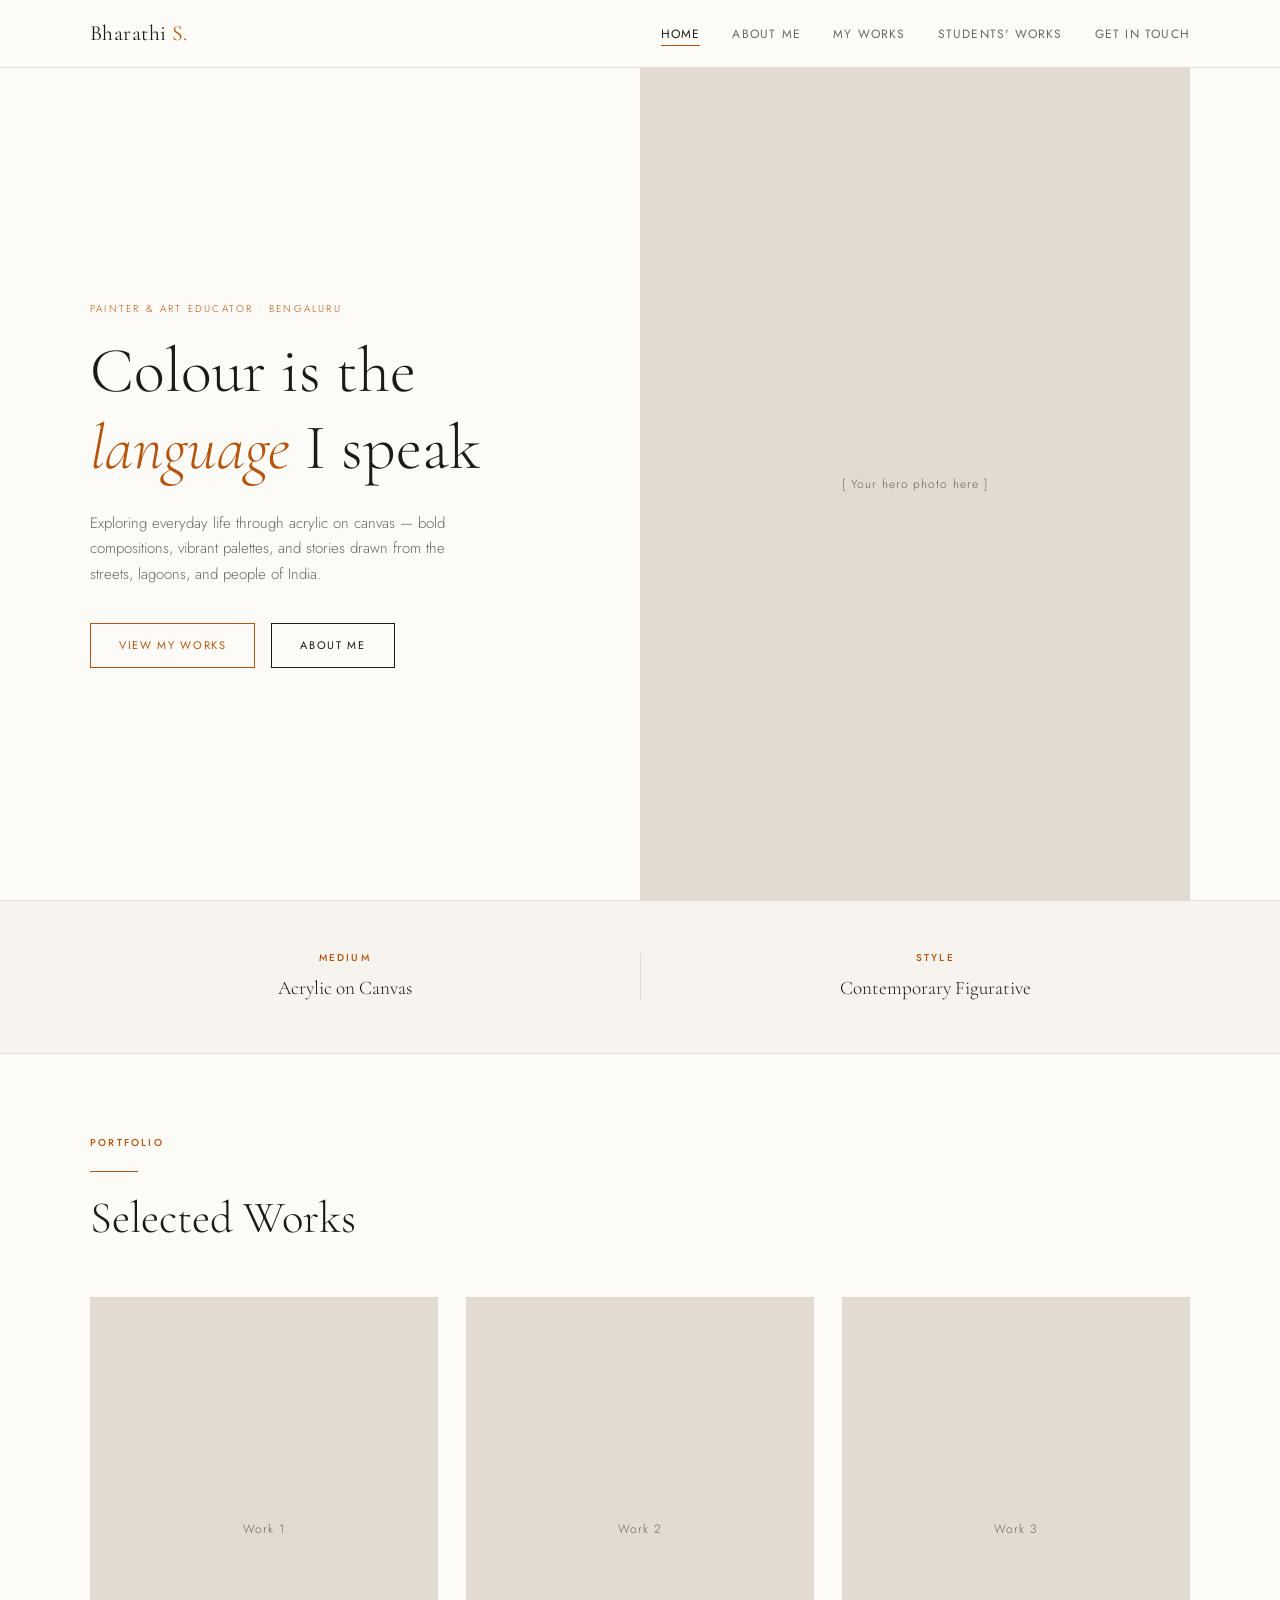
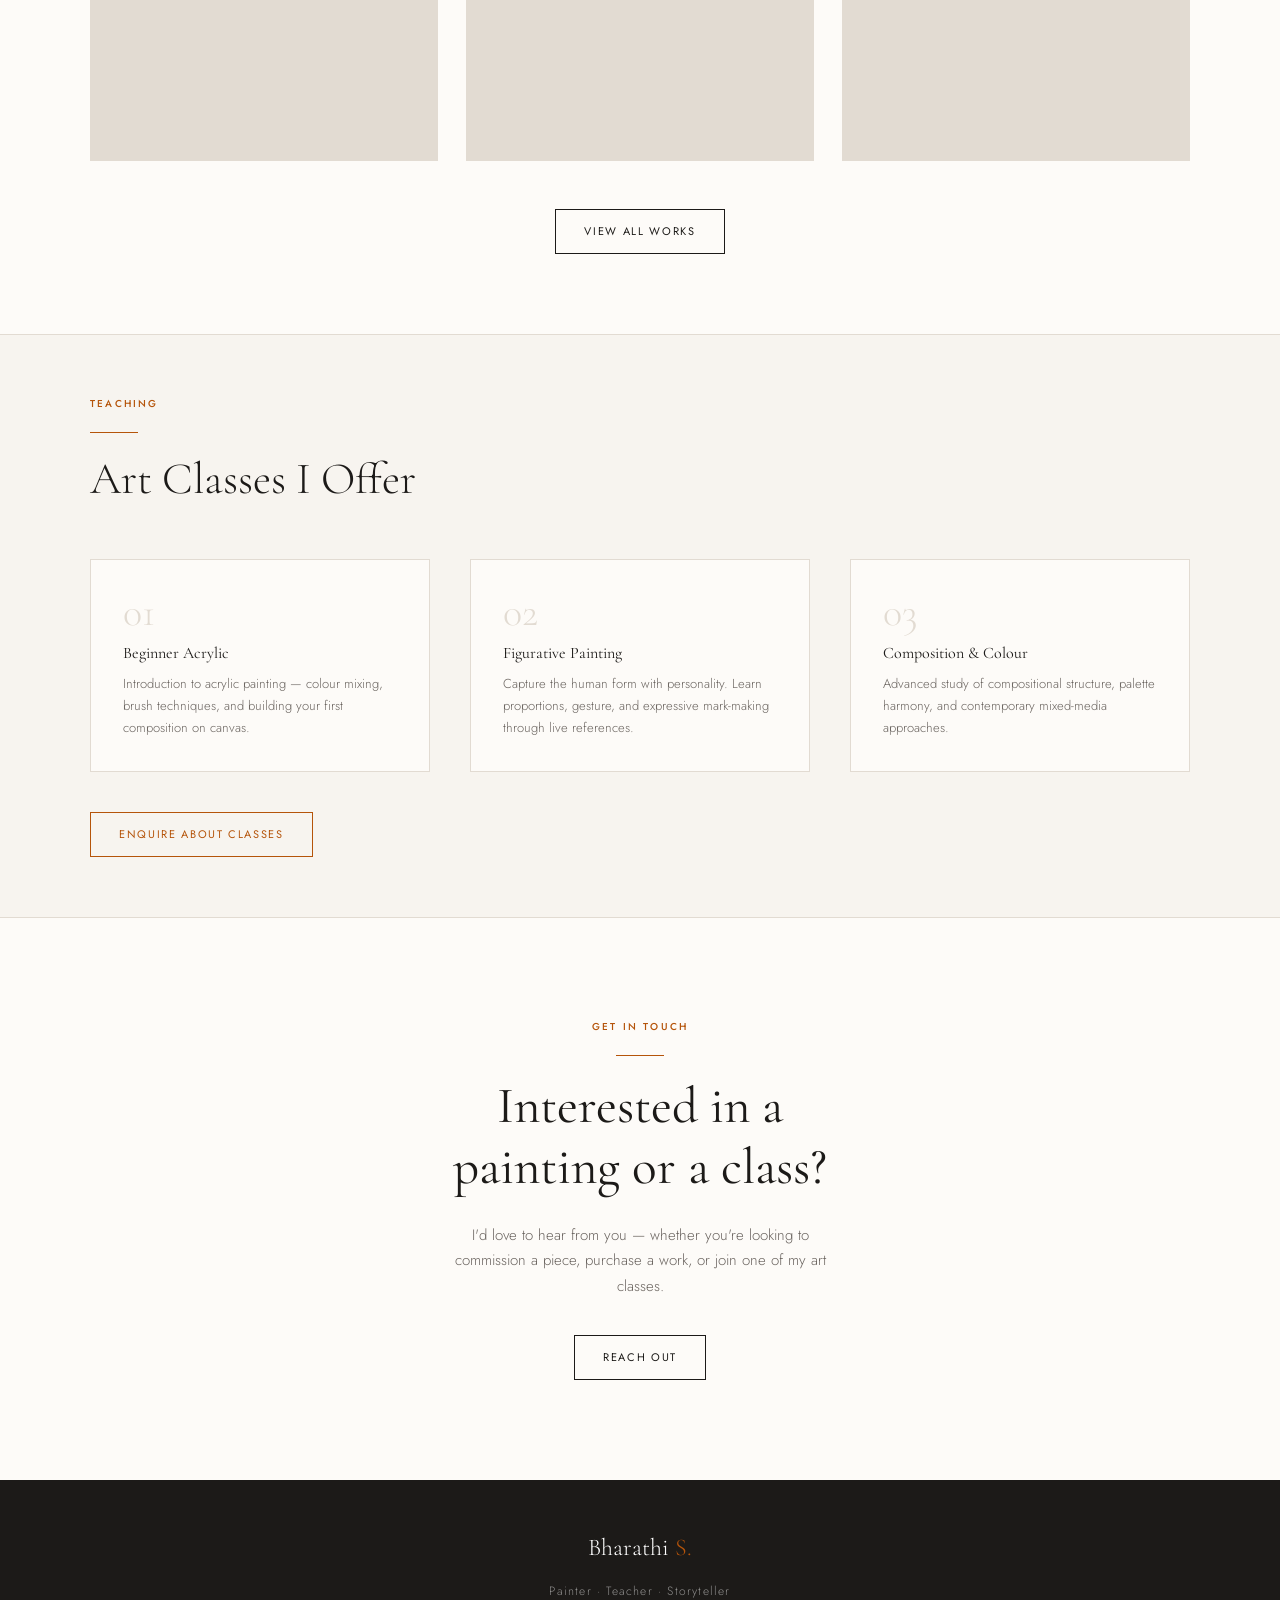
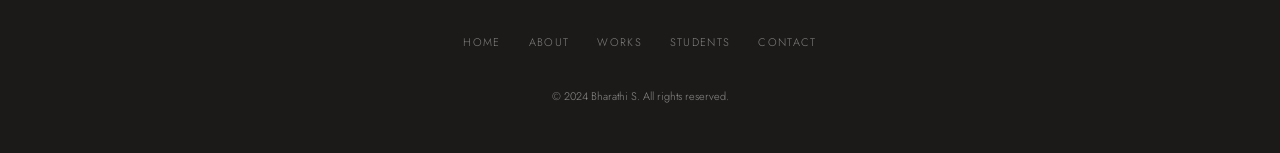
==== index.html @ ee52eb24 "First version" ====
<!DOCTYPE html>
<html lang="en">
<head>
  <meta charset="UTF-8" />
  <meta name="viewport" content="width=device-width, initial-scale=1.0" />
  <title>Bharathi S. — Paintings</title>
  <link rel="stylesheet" href="css/style.css" />
</head>
<body>

<!-- ── NAV ──────────────────────────────────────────────────── -->
<nav class="nav">
  <div class="nav__inner">
    <a href="index.html" class="nav__logo">Bharathi <span>S.</span></a>
    <button class="nav__toggle" aria-label="Menu">
      <span></span><span></span><span></span>
    </button>
    <ul class="nav__links">
      <li><a href="index.html">Home</a></li>
      <li><a href="about.html">About Me</a></li>
      <li><a href="works.html">My Works</a></li>
      <li><a href="students.html">Students' Works</a></li>
      <li><a href="contact.html">Get in Touch</a></li>
    </ul>
  </div>
</nav>

<!-- ── HERO ─────────────────────────────────────────────────── -->
<div class="page-top">
  <section class="hero container">
    <div class="hero__text">
      <p class="hero__eyebrow">Painter &amp; Art Educator · Bengaluru</p>
      <h1 class="hero__title">
        Colour is the<br><em>language</em> I speak
      </h1>
      <p class="hero__body">
        Exploring everyday life through acrylic on canvas — bold compositions,
        vibrant palettes, and stories drawn from the streets, lagoons,
        and people of India.
      </p>
      <div style="display:flex; gap:16px; flex-wrap:wrap;">
        <a href="works.html" class="btn btn--accent">View My Works</a>
        <a href="about.html" class="btn">About Me</a>
      </div>
    </div>
    <div class="hero__image">
      <!--
        Replace the div below with:
        <img src="images/hero.jpg" alt="Bharathi S. painting" />
        Use a portrait-orientation photo of you painting or your studio.
      -->
      <div class="img-placeholder" style="width:100%;height:100%;">
        [ Your hero photo here ]
      </div>
    </div>
  </section>
</div>

<!-- ── INTRO STRIP ───────────────────────────────────────────── -->
<section style="background:var(--cream); border-top:1px solid var(--border); border-bottom:1px solid var(--border); padding-block:48px;">
  <div class="container" style="display:grid; grid-template-columns:1fr auto 1fr; gap:40px; align-items:center; text-align:center;">
    <div>
      <div class="section-label">Medium</div>
      <p style="font-family:var(--font-display); font-size:1.2rem; margin-top:6px;">Acrylic on Canvas</p>
    </div>
    <div style="width:1px; height:48px; background:var(--border);"></div>
    <div>
      <div class="section-label">Style</div>
      <p style="font-family:var(--font-display); font-size:1.2rem; margin-top:6px;">Contemporary Figurative</p>
    </div>
  </div>
</section>

<!-- ── FEATURED WORKS ─────────────────────────────────────────── -->
<section class="section container">
  <div class="section-header">
    <div class="section-label">Portfolio</div>
    <div class="divider"></div>
    <h2>Selected Works</h2>
  </div>

  <div class="works-grid">
    <!--
      For each card, replace the .img-placeholder div with:
      <img src="images/works/your-file.jpg" alt="Artwork title" />
    -->

    <div class="work-card">
      <div class="img-placeholder" style="width:100%; aspect-ratio:3/4;">Work 1</div>
      <div class="work-card__caption">
        <div class="work-card__name">Lagoon Memoirs</div>
        <div class="work-card__medium">Acrylic on Canvas · 48″ × 33″</div>
      </div>
    </div>

    <div class="work-card">
      <div class="img-placeholder" style="width:100%; aspect-ratio:3/4;">Work 2</div>
      <div class="work-card__caption">
        <div class="work-card__name">Leap n Bounce</div>
        <div class="work-card__medium">Acrylic on Canvas</div>
      </div>
    </div>

    <div class="work-card">
      <div class="img-placeholder" style="width:100%; aspect-ratio:3/4;">Work 3</div>
      <div class="work-card__caption">
        <div class="work-card__name">Reminiscence</div>
        <div class="work-card__medium">Acrylic on Canvas</div>
      </div>
    </div>
  </div>

  <div style="text-align:center; margin-top:48px;">
    <a href="works.html" class="btn">View All Works</a>
  </div>
</section>

<!-- ── CLASSES ────────────────────────────────────────────────── -->
<section class="classes-strip">
  <div class="container">
    <div class="section-header">
      <div class="section-label">Teaching</div>
      <div class="divider"></div>
      <h2>Art Classes I Offer</h2>
    </div>

    <div class="classes-grid">
      <div class="class-card">
        <div class="class-card__number">01</div>
        <h3 class="class-card__title">Beginner Acrylic</h3>
        <p class="class-card__text">
          Introduction to acrylic painting — colour mixing, brush techniques,
          and building your first composition on canvas.
        </p>
      </div>
      <div class="class-card">
        <div class="class-card__number">02</div>
        <h3 class="class-card__title">Figurative Painting</h3>
        <p class="class-card__text">
          Capture the human form with personality. Learn proportions,
          gesture, and expressive mark-making through live references.
        </p>
      </div>
      <div class="class-card">
        <div class="class-card__number">03</div>
        <h3 class="class-card__title">Composition &amp; Colour</h3>
        <p class="class-card__text">
          Advanced study of compositional structure, palette harmony,
          and contemporary mixed-media approaches.
        </p>
      </div>
    </div>

    <div style="margin-top:40px;">
      <a href="contact.html" class="btn btn--accent">Enquire About Classes</a>
    </div>
  </div>
</section>

<!-- ── CTA ───────────────────────────────────────────────────── -->
<section class="section container" style="text-align:center; padding-block:100px;">
  <div class="section-label">Get in Touch</div>
  <div class="divider" style="margin-inline:auto;"></div>
  <h2 style="font-size:clamp(2rem,4vw,3.2rem); max-width:18ch; margin-inline:auto; margin-bottom:24px;">
    Interested in a painting or a class?
  </h2>
  <p style="color:var(--muted); max-width:44ch; margin-inline:auto; margin-bottom:36px;">
    I'd love to hear from you — whether you're looking to commission
    a piece, purchase a work, or join one of my art classes.
  </p>
  <a href="contact.html" class="btn">Reach Out</a>
</section>

<!-- ── FOOTER ────────────────────────────────────────────────── -->
<footer class="footer">
  <div class="footer__logo">Bharathi <span>S.</span></div>
  <p class="footer__tagline">Painter · Teacher · Storyteller</p>
  <ul class="footer__links">
    <li><a href="index.html">Home</a></li>
    <li><a href="about.html">About</a></li>
    <li><a href="works.html">Works</a></li>
    <li><a href="students.html">Students</a></li>
    <li><a href="contact.html">Contact</a></li>
  </ul>
  <p class="footer__copy">&copy; 2024 Bharathi S. All rights reserved.</p>
</footer>

<script src="js/main.js"></script>
</body>
</html>
---- css/style.css ----
/* ============================================================
   Bharathi Paintings — Global Stylesheet
   Aesthetic: Editorial art-gallery, warm neutrals, refined
   ============================================================ */

@import url('https://fonts.googleapis.com/css2?family=Cormorant+Garamond:ital,wght@0,300;0,400;0,600;1,300;1,400&family=Jost:wght@300;400;500&display=swap');

/* ── Variables ─────────────────────────────────────────────── */
:root {
  --cream:    #f7f4ef;
  --warm-white: #fdfbf8;
  --ink:      #1c1a18;
  --muted:    #6b6560;
  --accent:   #b5540a;        /* warm terracotta */
  --accent-2: #3a7a6e;        /* teal */
  --border:   #e2dbd2;
  --nav-h:    68px;

  --font-display: 'Cormorant Garamond', Georgia, serif;
  --font-body:    'Jost', sans-serif;
}

/* ── Reset ──────────────────────────────────────────────────── */
*, *::before, *::after { box-sizing: border-box; margin: 0; padding: 0; }

html { scroll-behavior: smooth; }

body {
  font-family: var(--font-body);
  font-weight: 300;
  background: var(--warm-white);
  color: var(--ink);
  line-height: 1.7;
  font-size: 15px;
}

img { display: block; max-width: 100%; height: auto; }
a  { color: inherit; text-decoration: none; }
ul { list-style: none; }

/* ── Typography helpers ─────────────────────────────────────── */
.display { font-family: var(--font-display); }

h1, h2, h3, h4 {
  font-family: var(--font-display);
  font-weight: 400;
  line-height: 1.2;
}

.section-label {
  font-family: var(--font-body);
  font-size: 10px;
  font-weight: 500;
  letter-spacing: 0.22em;
  text-transform: uppercase;
  color: var(--accent);
}

/* ── Layout helpers ─────────────────────────────────────────── */
.container {
  width: min(1100px, 92vw);
  margin-inline: auto;
}

.section {
  padding-block: 80px;
}

.divider {
  width: 48px;
  height: 1px;
  background: var(--accent);
  margin-block: 20px;
}

/* ── NAV ────────────────────────────────────────────────────── */
.nav {
  position: fixed;
  top: 0; left: 0; right: 0;
  height: var(--nav-h);
  background: rgba(253, 251, 248, 0.94);
  backdrop-filter: blur(8px);
  border-bottom: 1px solid var(--border);
  z-index: 100;
  display: flex;
  align-items: center;
}

.nav__inner {
  width: min(1100px, 92vw);
  margin-inline: auto;
  display: flex;
  align-items: center;
  justify-content: space-between;
}

.nav__logo {
  font-family: var(--font-display);
  font-size: 1.35rem;
  font-weight: 400;
  letter-spacing: 0.02em;
  color: var(--ink);
}

.nav__logo span { color: var(--accent); }

.nav__links {
  display: flex;
  gap: 2rem;
  align-items: center;
}

.nav__links a {
  font-size: 12px;
  font-weight: 400;
  letter-spacing: 0.1em;
  text-transform: uppercase;
  color: var(--muted);
  transition: color 0.2s;
  position: relative;
}

.nav__links a::after {
  content: '';
  position: absolute;
  bottom: -3px; left: 0;
  width: 0; height: 1px;
  background: var(--accent);
  transition: width 0.25s ease;
}

.nav__links a:hover,
.nav__links a.active {
  color: var(--ink);
}

.nav__links a:hover::after,
.nav__links a.active::after {
  width: 100%;
}

/* Hamburger */
.nav__toggle {
  display: none;
  flex-direction: column;
  gap: 5px;
  background: none;
  border: none;
  cursor: pointer;
  padding: 4px;
}
.nav__toggle span {
  display: block;
  width: 22px; height: 1.5px;
  background: var(--ink);
  transition: transform 0.3s;
}

/* ── PAGE OFFSET (for fixed nav) ───────────────────────────── */
.page-top { padding-top: var(--nav-h); }

/* ── HERO ───────────────────────────────────────────────────── */
.hero {
  min-height: calc(100vh - var(--nav-h));
  display: grid;
  grid-template-columns: 1fr 1fr;
  align-items: center;
}

.hero__text {
  padding: 80px 60px 80px 0;
}

.hero__eyebrow {
  font-family: var(--font-body);
  font-size: 10px;
  letter-spacing: 0.22em;
  text-transform: uppercase;
  color: var(--accent);
  margin-bottom: 16px;
}

.hero__title {
  font-size: clamp(2.6rem, 5vw, 4.2rem);
  font-weight: 300;
  color: var(--ink);
  margin-bottom: 24px;
}

.hero__title em {
  font-style: italic;
  color: var(--accent);
}

.hero__body {
  color: var(--muted);
  font-size: 15px;
  max-width: 42ch;
  margin-bottom: 36px;
}

.hero__image {
  height: calc(100vh - var(--nav-h));
  overflow: hidden;
}

.hero__image img {
  width: 100%;
  height: 100%;
  object-fit: cover;
}

/* ── BUTTONS ────────────────────────────────────────────────── */
.btn {
  display: inline-block;
  padding: 12px 28px;
  font-family: var(--font-body);
  font-size: 11px;
  font-weight: 400;
  letter-spacing: 0.15em;
  text-transform: uppercase;
  border: 1px solid var(--ink);
  color: var(--ink);
  background: transparent;
  cursor: pointer;
  transition: background 0.25s, color 0.25s;
}
.btn:hover { background: var(--ink); color: var(--warm-white); }

.btn--accent {
  border-color: var(--accent);
  color: var(--accent);
}
.btn--accent:hover { background: var(--accent); color: #fff; }

/* ── SECTION HEADER ─────────────────────────────────────────── */
.section-header {
  margin-bottom: 52px;
}
.section-header h2 {
  font-size: clamp(1.9rem, 3.5vw, 2.8rem);
  font-weight: 300;
  margin-top: 8px;
}

/* ── ARTWORK GRID (Works & Students) ───────────────────────── */
.artwork-list {
  display: flex;
  flex-direction: column;
  gap: 80px;
}

.artwork-item {
  display: grid;
  grid-template-columns: 1fr 1fr;
  gap: 60px;
  align-items: start;
}

.artwork-item:nth-child(even) {
  direction: rtl;
}
.artwork-item:nth-child(even) > * {
  direction: ltr;
}

.artwork-item__images {
  display: grid;
  grid-template-columns: 1fr;
  gap: 12px;
}

.artwork-item__main {
  width: 100%;
  aspect-ratio: 4/3;
  object-fit: cover;
  background: var(--border);
}

.artwork-item__thumbs {
  display: grid;
  grid-template-columns: 1fr 1fr;
  gap: 12px;
}

.artwork-item__thumbs img {
  width: 100%;
  aspect-ratio: 1;
  object-fit: cover;
  background: var(--border);
  cursor: pointer;
  transition: opacity 0.2s;
}
.artwork-item__thumbs img:hover { opacity: 0.8; }

.artwork-item__info {
  padding-top: 12px;
}

.artwork-item__title {
  font-size: clamp(1.4rem, 2.5vw, 2rem);
  font-weight: 400;
  color: var(--accent-2);
  margin-bottom: 8px;
}

.artwork-item__meta {
  font-size: 12px;
  letter-spacing: 0.08em;
  color: var(--muted);
  margin-bottom: 16px;
}

.artwork-item__desc {
  color: var(--muted);
  font-size: 14px;
  max-width: 48ch;
  line-height: 1.8;
}

.artwork-separator {
  height: 1px;
  background: var(--border);
  margin-top: 80px;
}

/* ── CLASSES STRIP ──────────────────────────────────────────── */
.classes-strip {
  background: var(--cream);
  border-top: 1px solid var(--border);
  border-bottom: 1px solid var(--border);
  padding-block: 60px;
}

.classes-grid {
  display: grid;
  grid-template-columns: repeat(3, 1fr);
  gap: 40px;
  margin-top: 40px;
}

.class-card {
  padding: 32px;
  background: var(--warm-white);
  border: 1px solid var(--border);
  transition: border-color 0.2s, box-shadow 0.2s;
}

.class-card:hover {
  border-color: var(--accent);
  box-shadow: 0 4px 24px rgba(181,84,10,0.06);
}

.class-card__number {
  font-family: var(--font-display);
  font-size: 2.5rem;
  color: var(--border);
  line-height: 1;
  margin-bottom: 12px;
}

.class-card__title {
  font-size: 1rem;
  font-weight: 400;
  margin-bottom: 10px;
  font-family: var(--font-display);
}

.class-card__text {
  font-size: 13px;
  color: var(--muted);
  line-height: 1.7;
}

/* ── FEATURED WORKS (Home page grid) ───────────────────────── */
.works-grid {
  display: grid;
  grid-template-columns: repeat(3, 1fr);
  gap: 28px;
  margin-top: 40px;
}

.work-card {
  position: relative;
  overflow: hidden;
  background: var(--border);
  cursor: pointer;
}

.work-card img {
  width: 100%;
  aspect-ratio: 3/4;
  object-fit: cover;
  transition: transform 0.5s ease;
}

.work-card:hover img { transform: scale(1.04); }

.work-card__caption {
  position: absolute;
  bottom: 0; left: 0; right: 0;
  background: linear-gradient(transparent, rgba(28,26,24,0.85));
  padding: 32px 20px 20px;
  transform: translateY(100%);
  transition: transform 0.35s ease;
}

.work-card:hover .work-card__caption { transform: translateY(0); }

.work-card__name {
  font-family: var(--font-display);
  font-size: 1.1rem;
  color: #fff;
}

.work-card__medium {
  font-size: 11px;
  color: rgba(255,255,255,0.7);
  letter-spacing: 0.08em;
}

/* ── ABOUT PAGE ─────────────────────────────────────────────── */
.about-grid {
  display: grid;
  grid-template-columns: 5fr 7fr;
  gap: 80px;
  align-items: start;
}

.about-image {
  position: sticky;
  top: calc(var(--nav-h) + 40px);
}

.about-image img {
  width: 100%;
  aspect-ratio: 3/4;
  object-fit: cover;
}

.about-content h2 {
  font-size: clamp(1.8rem, 3vw, 2.6rem);
  margin-bottom: 24px;
}

.about-content p {
  color: var(--muted);
  margin-bottom: 18px;
  line-height: 1.85;
}

.about-content .highlight {
  font-family: var(--font-display);
  font-size: 1.3rem;
  font-style: italic;
  color: var(--ink);
  border-left: 2px solid var(--accent);
  padding-left: 20px;
  margin-block: 32px;
}

.stats-row {
  display: grid;
  grid-template-columns: repeat(3, 1fr);
  gap: 20px;
  margin-top: 48px;
  padding-top: 40px;
  border-top: 1px solid var(--border);
}

.stat__number {
  font-family: var(--font-display);
  font-size: 2.8rem;
  font-weight: 300;
  color: var(--accent);
  line-height: 1;
}

.stat__label {
  font-size: 11px;
  letter-spacing: 0.12em;
  text-transform: uppercase;
  color: var(--muted);
  margin-top: 6px;
}

/* ── CONTACT PAGE ───────────────────────────────────────────── */
.contact-grid {
  display: grid;
  grid-template-columns: 1fr 1fr;
  gap: 80px;
  align-items: start;
}

.contact-info h2 {
  font-size: clamp(1.8rem, 3vw, 2.6rem);
  margin-bottom: 16px;
}

.contact-info p {
  color: var(--muted);
  margin-bottom: 40px;
  max-width: 42ch;
}

.contact-detail {
  display: flex;
  flex-direction: column;
  gap: 24px;
}

.contact-detail__item {}

.contact-detail__label {
  font-size: 10px;
  letter-spacing: 0.2em;
  text-transform: uppercase;
  color: var(--accent);
  margin-bottom: 4px;
}

.contact-detail__value {
  font-family: var(--font-display);
  font-size: 1.1rem;
  color: var(--ink);
}

.contact-detail__value a:hover { color: var(--accent); }

.contact-form { padding-top: 12px; }

.form-group {
  margin-bottom: 24px;
}

.form-group label {
  display: block;
  font-size: 10px;
  letter-spacing: 0.18em;
  text-transform: uppercase;
  color: var(--muted);
  margin-bottom: 8px;
}

.form-group input,
.form-group textarea {
  width: 100%;
  padding: 12px 0;
  border: none;
  border-bottom: 1px solid var(--border);
  background: transparent;
  font-family: var(--font-body);
  font-size: 14px;
  color: var(--ink);
  outline: none;
  transition: border-color 0.2s;
}

.form-group input:focus,
.form-group textarea:focus {
  border-color: var(--accent);
}

.form-group textarea { resize: vertical; min-height: 100px; }

/* ── FOOTER ─────────────────────────────────────────────────── */
.footer {
  background: var(--ink);
  color: rgba(255,255,255,0.5);
  padding-block: 48px;
  text-align: center;
}

.footer__logo {
  font-family: var(--font-display);
  font-size: 1.5rem;
  color: #fff;
  margin-bottom: 12px;
}

.footer__logo span { color: var(--accent); }

.footer__tagline {
  font-size: 12px;
  letter-spacing: 0.1em;
  margin-bottom: 28px;
}

.footer__links {
  display: flex;
  justify-content: center;
  gap: 28px;
  margin-bottom: 32px;
}

.footer__links a {
  font-size: 11px;
  letter-spacing: 0.12em;
  text-transform: uppercase;
  color: rgba(255,255,255,0.45);
  transition: color 0.2s;
}
.footer__links a:hover { color: #fff; }

.footer__copy { font-size: 11px; }

/* ── PLACEHOLDER IMAGE (no real photos yet) ─────────────────── */
.img-placeholder {
  background: var(--border);
  display: flex;
  align-items: center;
  justify-content: center;
  color: var(--muted);
  font-size: 12px;
  letter-spacing: 0.08em;
}

/* ── RESPONSIVE ─────────────────────────────────────────────── */
@media (max-width: 900px) {
  .hero { grid-template-columns: 1fr; }
  .hero__image { height: 55vw; }
  .hero__text { padding: 60px 0 40px; }

  .artwork-item,
  .artwork-item:nth-child(even) {
    grid-template-columns: 1fr;
    direction: ltr;
  }

  .classes-grid { grid-template-columns: 1fr 1fr; }
  .works-grid   { grid-template-columns: 1fr 1fr; }

  .about-grid   { grid-template-columns: 1fr; }
  .about-image  { position: static; }

  .contact-grid { grid-template-columns: 1fr; }

  .stats-row { grid-template-columns: 1fr 1fr; }
}

@media (max-width: 600px) {
  .nav__links { display: none; flex-direction: column; position: absolute; top: var(--nav-h); left: 0; right: 0; background: var(--warm-white); border-bottom: 1px solid var(--border); padding: 20px; gap: 18px; }
  .nav__links.open { display: flex; }
  .nav__toggle { display: flex; }

  .classes-grid { grid-template-columns: 1fr; }
  .works-grid   { grid-template-columns: 1fr; }
  .stats-row    { grid-template-columns: 1fr 1fr; }

  .section { padding-block: 52px; }
}
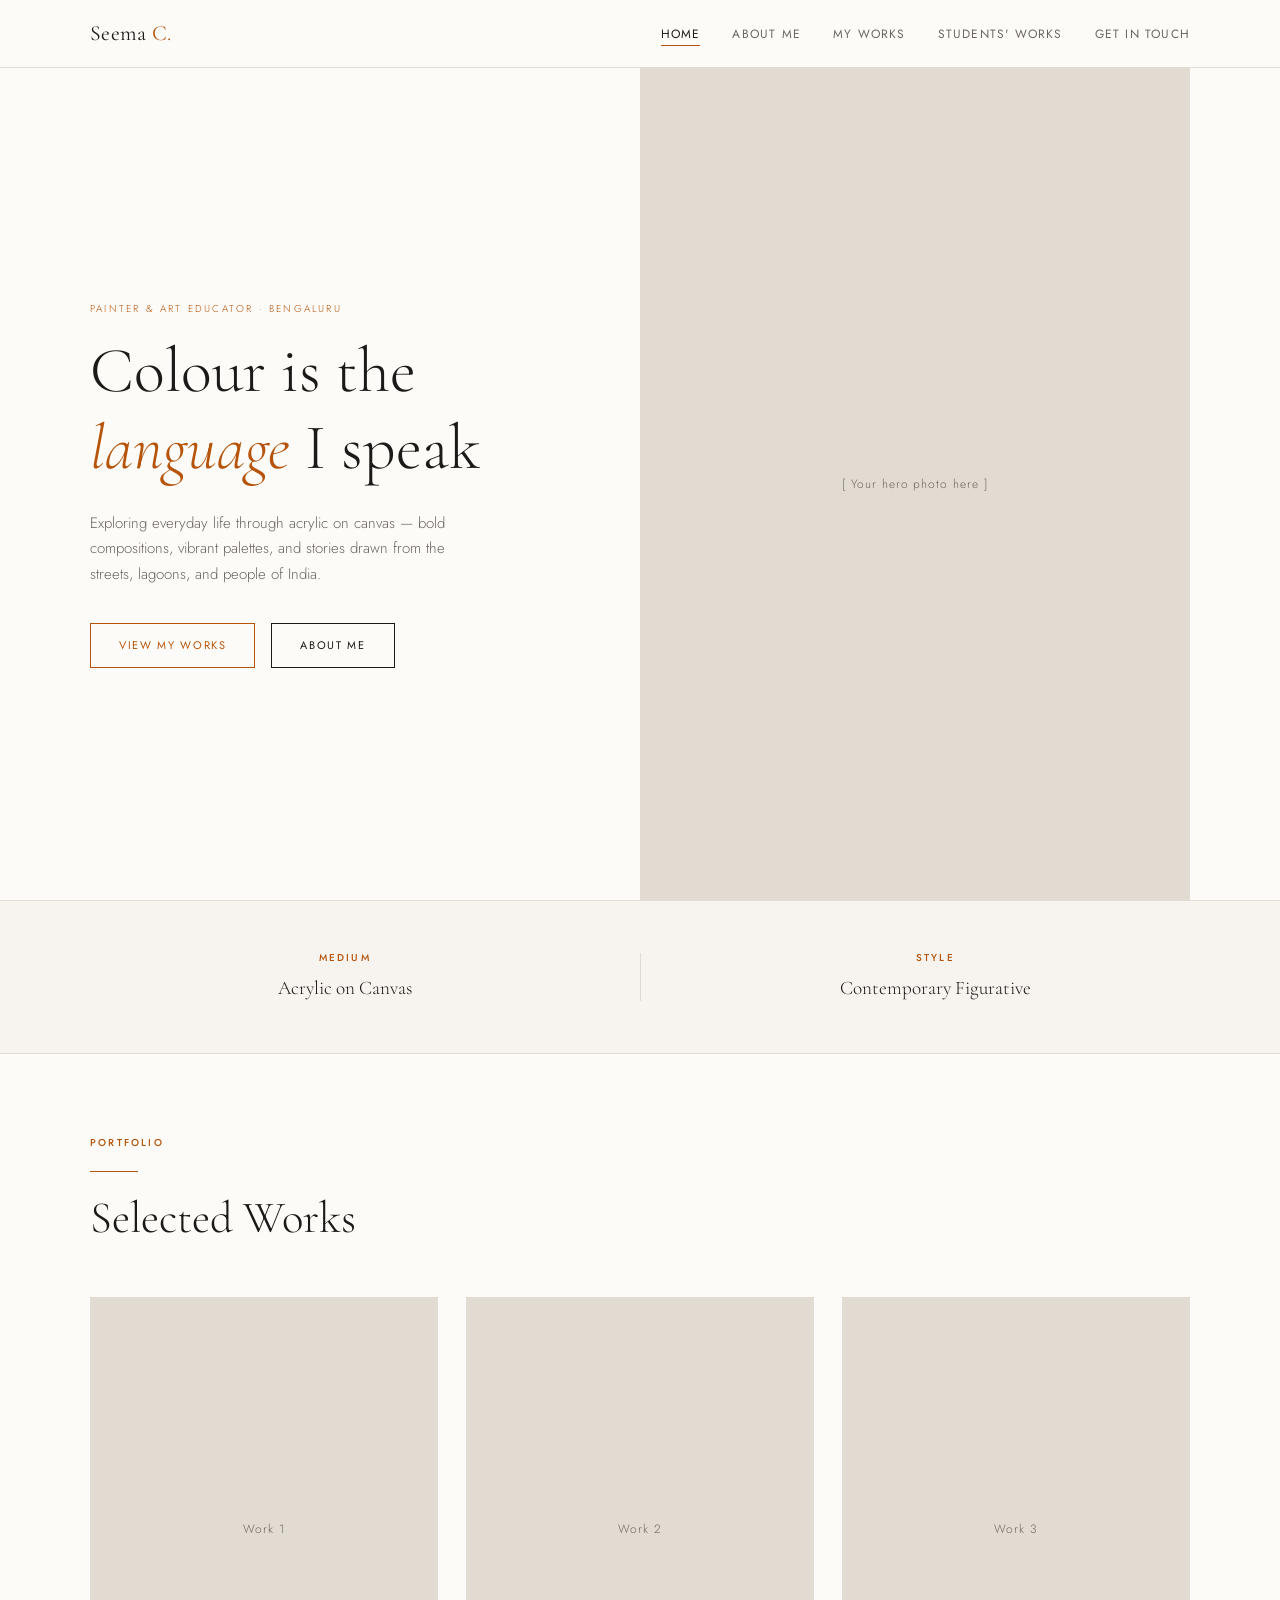
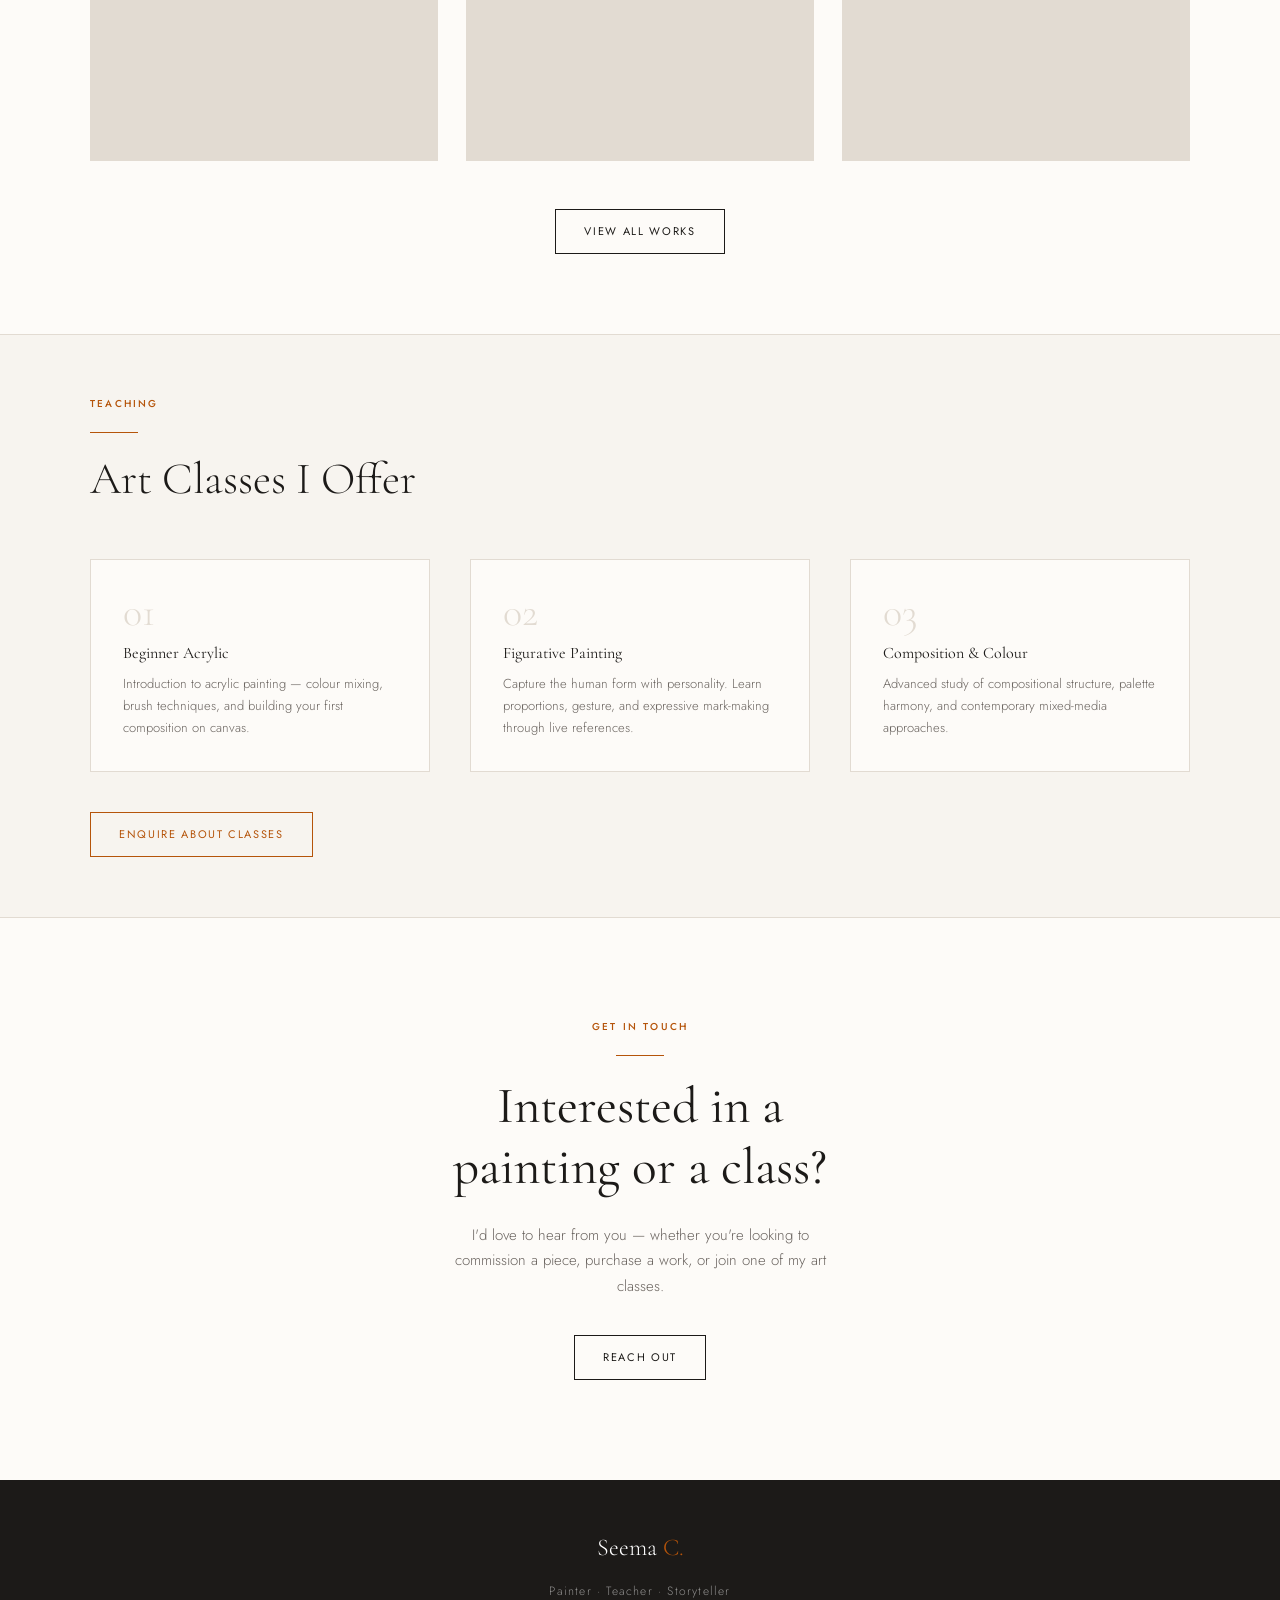
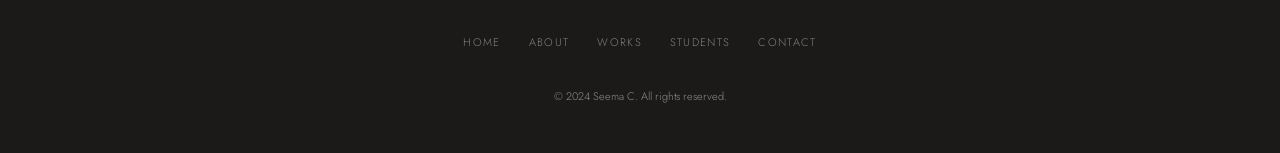
==== commit 10038d7f: "Update -v3" ====
--- a/index.html
+++ b/index.html
@@ -3,7 +3,7 @@
 <head>
   <meta charset="UTF-8" />
   <meta name="viewport" content="width=device-width, initial-scale=1.0" />
-  <title>Bharathi S. — Paintings</title>
+  <title>Seema C. — Paintings</title>
   <link rel="stylesheet" href="css/style.css" />
 </head>
 <body>
@@ -11,7 +11,7 @@
 <!-- ── NAV ──────────────────────────────────────────────────── -->
 <nav class="nav">
   <div class="nav__inner">
-    <a href="index.html" class="nav__logo">Bharathi <span>S.</span></a>
+    <a href="index.html" class="nav__logo">Seema <span>C.</span></a>
     <button class="nav__toggle" aria-label="Menu">
       <span></span><span></span><span></span>
     </button>
@@ -46,7 +46,7 @@
     <div class="hero__image">
       <!--
         Replace the div below with:
-        <img src="images/hero.jpg" alt="Bharathi S. painting" />
+        <img src="images/hero.jpg" alt="Seema C. painting" />
         Use a portrait-orientation photo of you painting or your studio.
       -->
       <div class="img-placeholder" style="width:100%;height:100%;">
@@ -173,7 +173,7 @@
 
 <!-- ── FOOTER ────────────────────────────────────────────────── -->
 <footer class="footer">
-  <div class="footer__logo">Bharathi <span>S.</span></div>
+  <div class="footer__logo">Seema <span>C.</span></div>
   <p class="footer__tagline">Painter · Teacher · Storyteller</p>
   <ul class="footer__links">
     <li><a href="index.html">Home</a></li>
@@ -182,7 +182,7 @@
     <li><a href="students.html">Students</a></li>
     <li><a href="contact.html">Contact</a></li>
   </ul>
-  <p class="footer__copy">&copy; 2024 Bharathi S. All rights reserved.</p>
+  <p class="footer__copy">&copy; 2024 Seema C. All rights reserved.</p>
 </footer>
 
 <script src="js/main.js"></script>
--- a/css/style.css
+++ b/css/style.css
@@ -1,5 +1,5 @@
 /* ============================================================
-   Bharathi Paintings — Global Stylesheet
+   Seema Paintings — Global Stylesheet
    Aesthetic: Editorial art-gallery, warm neutrals, refined
    ============================================================ */
 
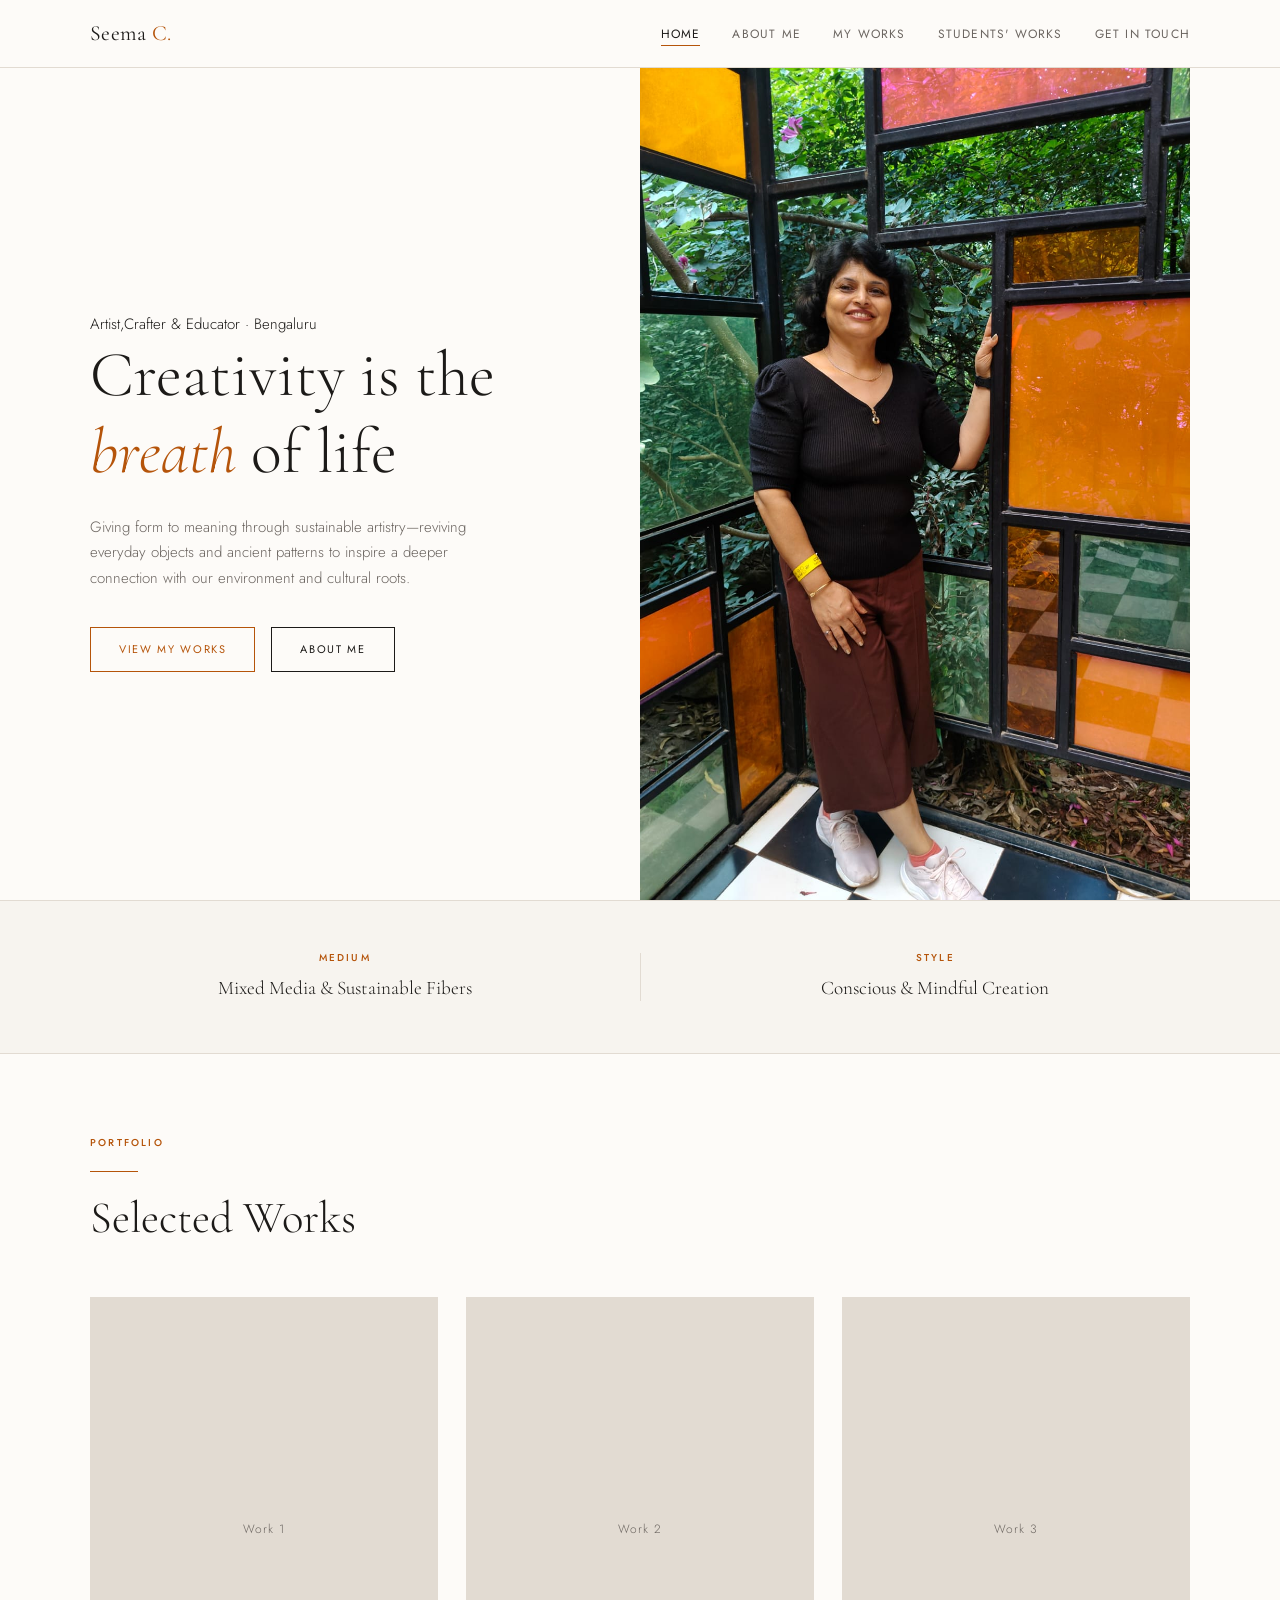
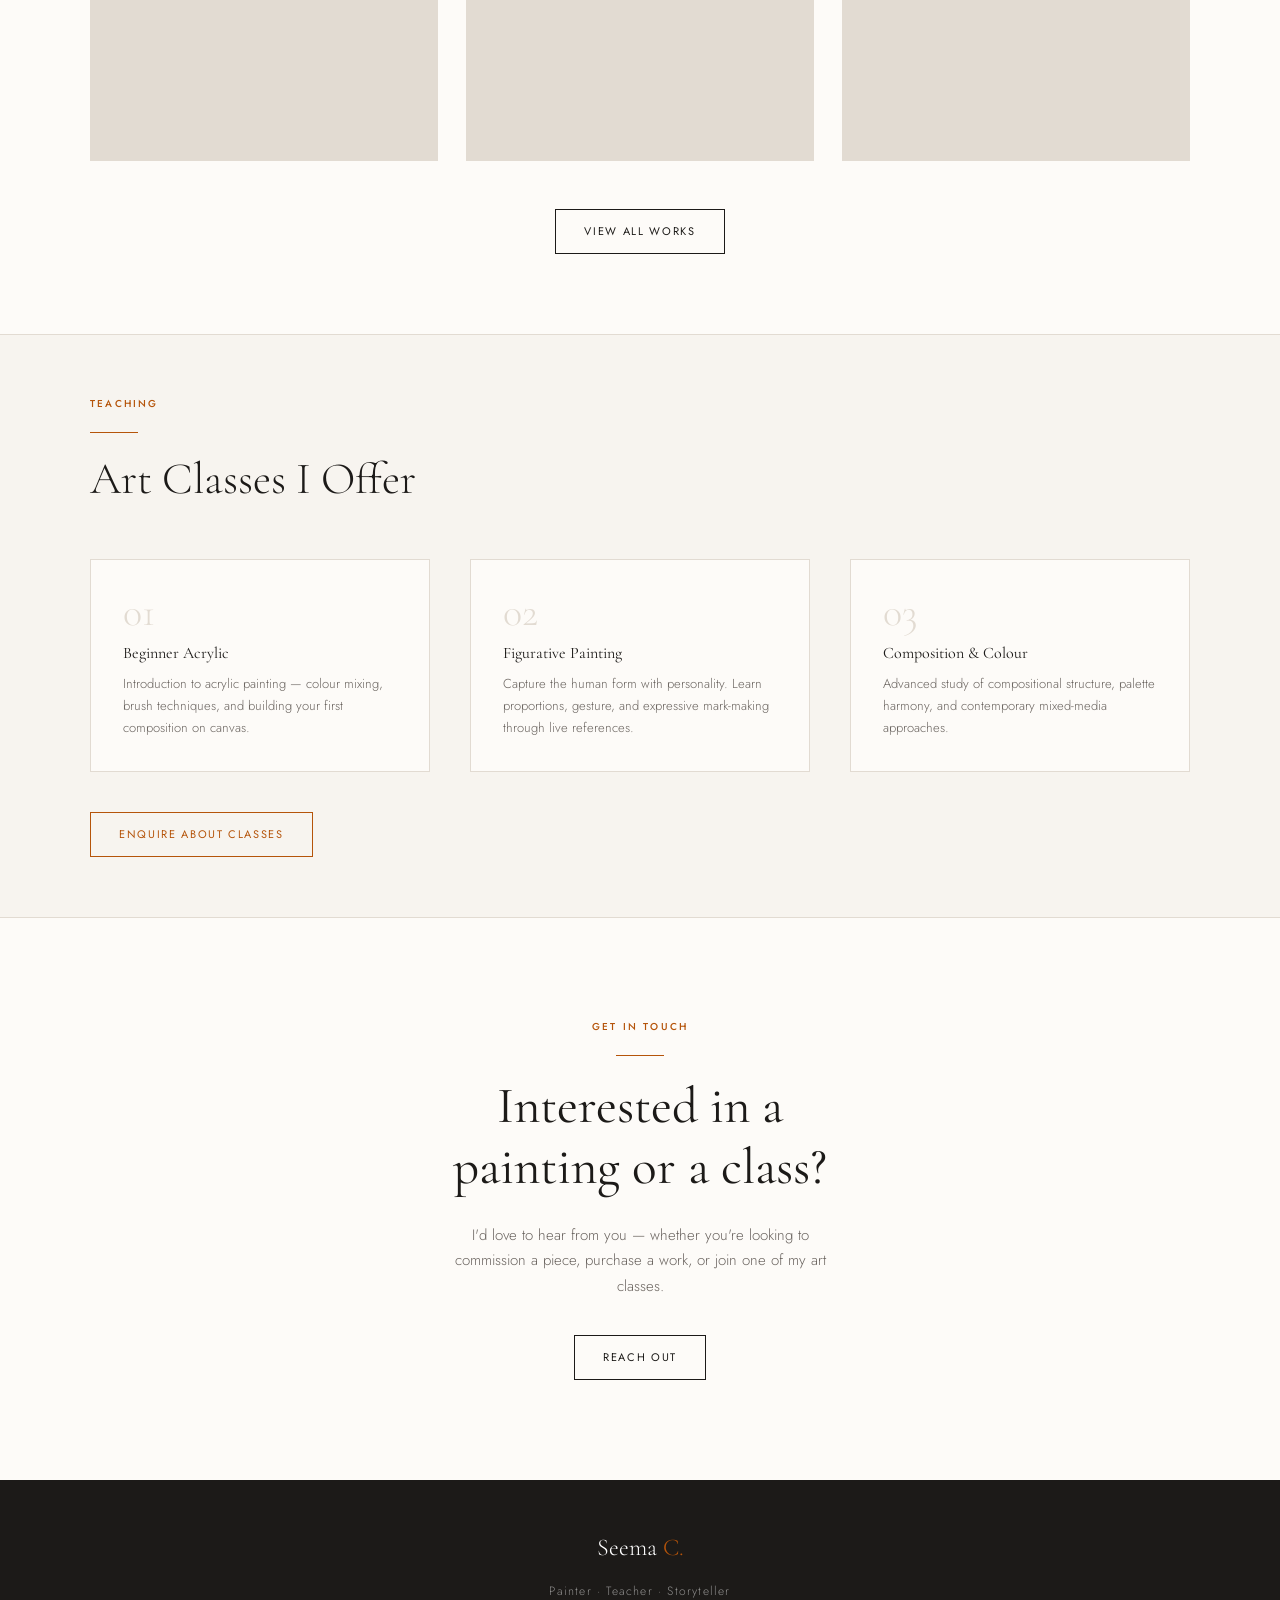
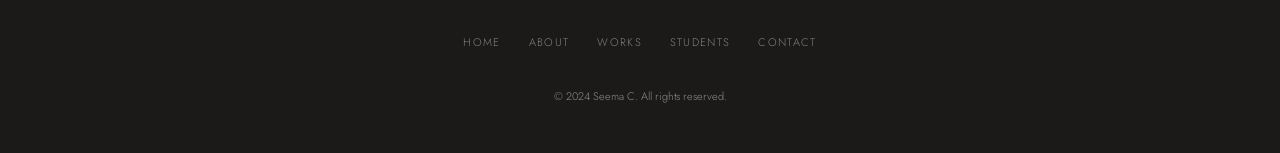
==== commit 27acd9b9: "Updated home page" ====
--- a/index.html
+++ b/index.html
@@ -29,14 +29,12 @@
 <div class="page-top">
   <section class="hero container">
     <div class="hero__text">
-      <p class="hero__eyebrow">Painter &amp; Art Educator · Bengaluru</p>
+      <p class="hero__eyebrow"></p> Artist,Crafter &amp; Educator · Bengaluru</p>
       <h1 class="hero__title">
-        Colour is the<br><em>language</em> I speak
+        Creativity is the<br><em>breath</em> of life
       </h1>
       <p class="hero__body">
-        Exploring everyday life through acrylic on canvas — bold compositions,
-        vibrant palettes, and stories drawn from the streets, lagoons,
-        and people of India.
+        Giving form to meaning through sustainable artistry—reviving everyday objects and ancient patterns to inspire a deeper connection with our environment and cultural roots.
       </p>
       <div style="display:flex; gap:16px; flex-wrap:wrap;">
         <a href="works.html" class="btn btn--accent">View My Works</a>
@@ -50,7 +48,7 @@
         Use a portrait-orientation photo of you painting or your studio.
       -->
       <div class="img-placeholder" style="width:100%;height:100%;">
-        [ Your hero photo here ]
+        <img src="images/hero.jpg" alt="Seema C. painting" />
       </div>
     </div>
   </section>
@@ -61,12 +59,12 @@
   <div class="container" style="display:grid; grid-template-columns:1fr auto 1fr; gap:40px; align-items:center; text-align:center;">
     <div>
       <div class="section-label">Medium</div>
-      <p style="font-family:var(--font-display); font-size:1.2rem; margin-top:6px;">Acrylic on Canvas</p>
+      <p style="font-family:var(--font-display); font-size:1.2rem; margin-top:6px;">Mixed Media & Sustainable Fibers</p>
     </div>
     <div style="width:1px; height:48px; background:var(--border);"></div>
     <div>
       <div class="section-label">Style</div>
-      <p style="font-family:var(--font-display); font-size:1.2rem; margin-top:6px;">Contemporary Figurative</p>
+      <p style="font-family:var(--font-display); font-size:1.2rem; margin-top:6px;">Conscious &amp; Mindful Creation</p>
     </div>
   </div>
 </section>
